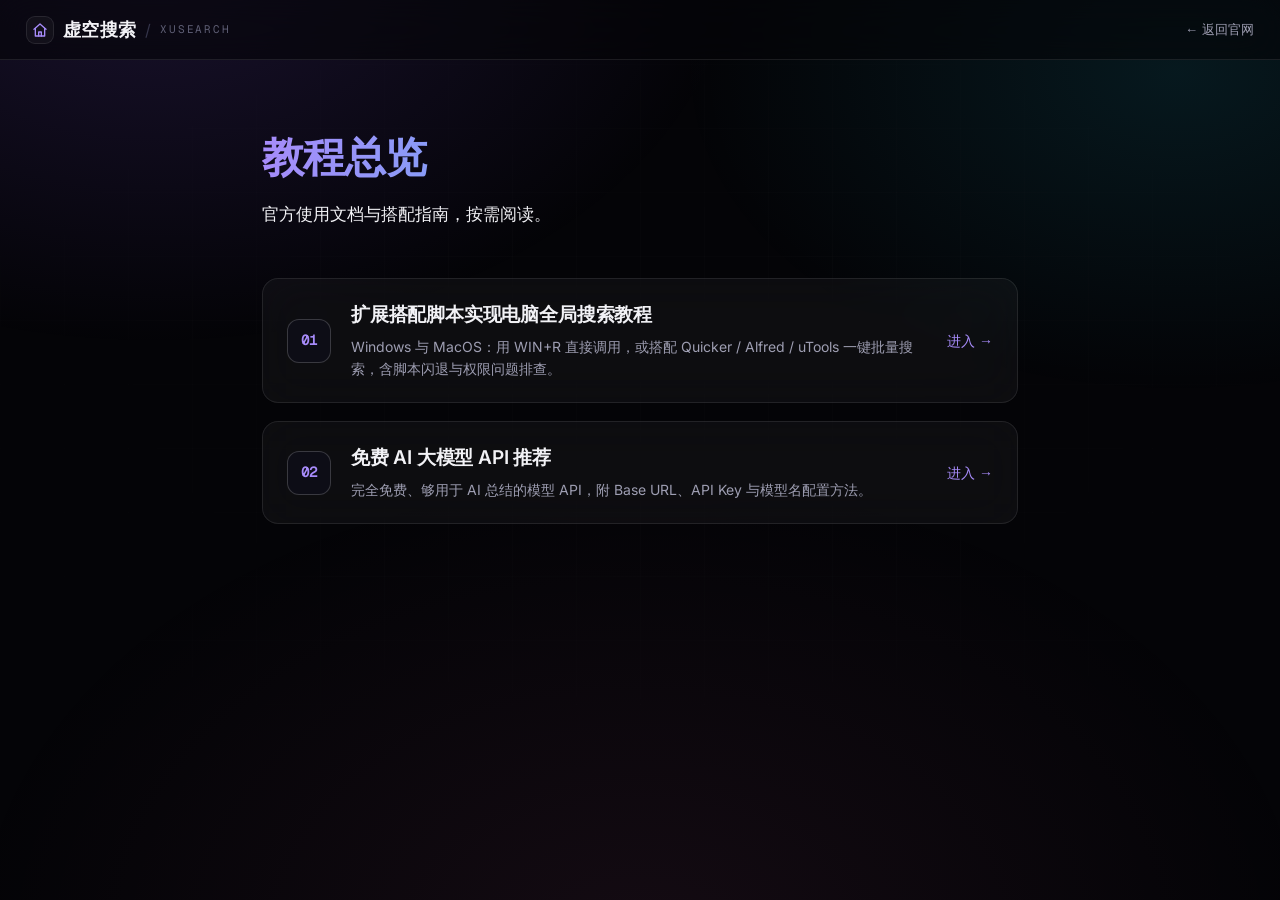
==== docs/index.html @ 73c35cbb "init site" ====
<!DOCTYPE html>
<html lang="zh-CN">
<head>
  <meta charset="UTF-8" />
  <meta name="viewport" content="width=device-width, initial-scale=1.0" />
  <title>教程总览 — 虚空搜索 XuSearch</title>
  <meta name="description" content="虚空搜索 XuSearch 官方使用教程：脚本搭配 WIN+R / Quicker / Alfred / uTools 调用搜索组，以及免费 AI 大模型 API 推荐。" />
  <link rel="icon" type="image/svg+xml" href="data:image/svg+xml,%3Csvg xmlns='http://www.w3.org/2000/svg' viewBox='0 0 64 64'%3E%3Crect width='64' height='64' rx='16' fill='%23070710'/%3E%3Ccircle cx='32' cy='32' r='13' fill='none' stroke='%238B5CF6' stroke-width='3.5'/%3E%3Ccircle cx='32' cy='32' r='4' fill='%2322D3EE'/%3E%3C/svg%3E" />
  <link rel="stylesheet" href="../assets/css/fonts.css" />
  <link rel="stylesheet" href="../assets/css/base.css" />
  <link rel="stylesheet" href="docs.css" />
</head>
<body>

  <!-- 顶栏：左品牌，右返回官网 -->
  <header class="doc-bar">
    <a class="doc-bar-home" href="../index.html">
      <span class="bar-mark" aria-hidden="true"><svg viewBox="0 0 24 24" fill="none" stroke="currentColor" stroke-width="2" stroke-linecap="round" stroke-linejoin="round"><path d="M3 11 12 3l9 8"/><path d="M5 9.5V21h14V9.5"/><path d="M10 21v-6h4v6"/></svg></span>
      <span class="bar-name">虚空搜索</span>
      <span class="bar-slash">/</span>
      <span class="bar-en mono">XUSEARCH</span>
    </a>
    <a class="doc-bar-back" href="../index.html">← 返回官网</a>
  </header>

  <main class="idx-main">

    <!-- 标题区 -->
    <div class="doc-head">
      <h1 class="grad">教程总览</h1>
      <p class="doc-lead">官方使用文档与搭配指南，按需阅读。</p>
    </div>

    <!-- 卡片索引 -->
    <div class="idx-list">
      <a class="tut-card" href="script-tutorial.html">
        <span class="tut-no">01</span>
        <div>
          <h2>扩展搭配脚本实现电脑全局搜索教程</h2>
          <p>Windows 与 MacOS：用 WIN+R 直接调用，或搭配 Quicker / Alfred / uTools 一键批量搜索，含脚本闪退与权限问题排查。</p>
        </div>
        <span class="tut-go">进入 →</span>
      </a>

      <a class="tut-card" href="free-api.html">
        <span class="tut-no">02</span>
        <div>
          <h2>免费 AI 大模型 API 推荐</h2>
          <p>完全免费、够用于 AI 总结的模型 API，附 Base URL、API Key 与模型名配置方法。</p>
        </div>
        <span class="tut-go">进入 →</span>
      </a>
    </div>

  </main>

</body>
</html>
---- assets/css/fonts.css ----
/* 本地化字体（Inter + Geist Mono，仅 latin / latin-ext）
   由 fetch_fonts.py 从 fonts.googleapis.com 抓取，离线可用。 */

/* latin-ext */
@font-face { font-family: 'Geist Mono'; font-style: normal; font-weight: 400; font-display: swap; src: url(../fonts/or3yQ6H-1_WfwkMZI_qYPLs1a-t7PU0AbeE9KK5a5ClqOw.woff2) format('woff2'); unicode-range: U+0100-02BA, U+02BD-02C5, U+02C7-02CC, U+02CE-02D7, U+02DD-02FF, U+0304, U+0308, U+0329, U+1D00-1DBF, U+1E00-1E9F, U+1EF2-1EFF, U+2020, U+20A0-20AB, U+20AD-20C0, U+2113, U+2C60-2C7F, U+A720-A7FF; }
/* latin */
@font-face { font-family: 'Geist Mono'; font-style: normal; font-weight: 400; font-display: swap; src: url(../fonts/or3yQ6H-1_WfwkMZI_qYPLs1a-t7PU0AbeE9KK5U5Ck.woff2) format('woff2'); unicode-range: U+0000-00FF, U+0131, U+0152-0153, U+02BB-02BC, U+02C6, U+02DA, U+02DC, U+0304, U+0308, U+0329, U+2000-206F, U+20AC, U+2122, U+2191, U+2193, U+2212, U+2215, U+FEFF, U+FFFD; }
/* latin-ext */
@font-face { font-family: 'Inter'; font-style: normal; font-weight: 400; font-display: swap; src: url(../fonts/UcC73FwrK3iLTeHuS_nVMrMxCp50SjIa25L7SUc.woff2) format('woff2'); unicode-range: U+0100-02BA, U+02BD-02C5, U+02C7-02CC, U+02CE-02D7, U+02DD-02FF, U+0304, U+0308, U+0329, U+1D00-1DBF, U+1E00-1E9F, U+1EF2-1EFF, U+2020, U+20A0-20AB, U+20AD-20C0, U+2113, U+2C60-2C7F, U+A720-A7FF; }
/* latin */
@font-face { font-family: 'Inter'; font-style: normal; font-weight: 400; font-display: swap; src: url(../fonts/UcC73FwrK3iLTeHuS_nVMrMxCp50SjIa1ZL7.woff2) format('woff2'); unicode-range: U+0000-00FF, U+0131, U+0152-0153, U+02BB-02BC, U+02C6, U+02DA, U+02DC, U+0304, U+0308, U+0329, U+2000-206F, U+20AC, U+2122, U+2191, U+2193, U+2212, U+2215, U+FEFF, U+FFFD; }
/* latin-ext */
@font-face { font-family: 'Inter'; font-style: normal; font-weight: 500; font-display: swap; src: url(../fonts/UcC73FwrK3iLTeHuS_nVMrMxCp50SjIa25L7SUc.woff2) format('woff2'); unicode-range: U+0100-02BA, U+02BD-02C5, U+02C7-02CC, U+02CE-02D7, U+02DD-02FF, U+0304, U+0308, U+0329, U+1D00-1DBF, U+1E00-1E9F, U+1EF2-1EFF, U+2020, U+20A0-20AB, U+20AD-20C0, U+2113, U+2C60-2C7F, U+A720-A7FF; }
/* latin */
@font-face { font-family: 'Inter'; font-style: normal; font-weight: 500; font-display: swap; src: url(../fonts/UcC73FwrK3iLTeHuS_nVMrMxCp50SjIa1ZL7.woff2) format('woff2'); unicode-range: U+0000-00FF, U+0131, U+0152-0153, U+02BB-02BC, U+02C6, U+02DA, U+02DC, U+0304, U+0308, U+0329, U+2000-206F, U+20AC, U+2122, U+2191, U+2193, U+2212, U+2215, U+FEFF, U+FFFD; }
/* latin-ext */
@font-face { font-family: 'Inter'; font-style: normal; font-weight: 600; font-display: swap; src: url(../fonts/UcC73FwrK3iLTeHuS_nVMrMxCp50SjIa25L7SUc.woff2) format('woff2'); unicode-range: U+0100-02BA, U+02BD-02C5, U+02C7-02CC, U+02CE-02D7, U+02DD-02FF, U+0304, U+0308, U+0329, U+1D00-1DBF, U+1E00-1E9F, U+1EF2-1EFF, U+2020, U+20A0-20AB, U+20AD-20C0, U+2113, U+2C60-2C7F, U+A720-A7FF; }
/* latin */
@font-face { font-family: 'Inter'; font-style: normal; font-weight: 600; font-display: swap; src: url(../fonts/UcC73FwrK3iLTeHuS_nVMrMxCp50SjIa1ZL7.woff2) format('woff2'); unicode-range: U+0000-00FF, U+0131, U+0152-0153, U+02BB-02BC, U+02C6, U+02DA, U+02DC, U+0304, U+0308, U+0329, U+2000-206F, U+20AC, U+2122, U+2191, U+2193, U+2212, U+2215, U+FEFF, U+FFFD; }
/* latin-ext */
@font-face { font-family: 'Inter'; font-style: normal; font-weight: 700; font-display: swap; src: url(../fonts/UcC73FwrK3iLTeHuS_nVMrMxCp50SjIa25L7SUc.woff2) format('woff2'); unicode-range: U+0100-02BA, U+02BD-02C5, U+02C7-02CC, U+02CE-02D7, U+02DD-02FF, U+0304, U+0308, U+0329, U+1D00-1DBF, U+1E00-1E9F, U+1EF2-1EFF, U+2020, U+20A0-20AB, U+20AD-20C0, U+2113, U+2C60-2C7F, U+A720-A7FF; }
/* latin */
@font-face { font-family: 'Inter'; font-style: normal; font-weight: 700; font-display: swap; src: url(../fonts/UcC73FwrK3iLTeHuS_nVMrMxCp50SjIa1ZL7.woff2) format('woff2'); unicode-range: U+0000-00FF, U+0131, U+0152-0153, U+02BB-02BC, U+02C6, U+02DA, U+02DC, U+0304, U+0308, U+0329, U+2000-206F, U+20AC, U+2122, U+2191, U+2193, U+2212, U+2215, U+FEFF, U+FFFD; }
---- assets/css/base.css ----
/* ══════════════════════════════════════════════════════════════════════════
   虚空搜索 XuSearch — 共享设计系统
   全暗色「虚空」风：深空底色 + 星云渐变 + 玻璃拟态
   三个版本共用这套令牌，各自的版式在 v1/v2/v3.css 里
   ══════════════════════════════════════════════════════════════════════════ */

*, *::before, *::after { box-sizing: border-box; margin: 0; padding: 0; }

:root {
  /* ── 深空层级：0 最深（页面底）→ 3 抬升面 ───────────────────────── */
  --void-0: #040407;
  --void-1: #08080F;
  --void-2: #0D0D16;
  --void-3: #14141E;

  /* ── 文字：hi 主 / mid 次 / lo 弱 / dim 极弱 ──────────────────── */
  --text-hi:  #F2F2F6;
  --text-mid: #9E9EB2;
  --text-lo:  #5E5E74;
  --text-dim: #34344A;

  /* ── 星云色：紫为主，青为辅，粉作点缀 ────────────────────────── */
  --nebula:      #8B5CF6;
  --nebula-lite: #A78BFA;
  --nebula-deep: #6D28D9;
  --aurora:      #22D3EE;
  --aurora-deep: #0891B2;
  --flare:       #F472B6;

  /* ── 玻璃拟态 ────────────────────────────────────────────────── */
  --glass:        rgba(255, 255, 255, 0.04);
  --glass-hi:     rgba(255, 255, 255, 0.075);
  --glass-line:   rgba(255, 255, 255, 0.09);
  --glass-line-hi: rgba(255, 255, 255, 0.18);
  --blur: 22px;

  /* ── 圆角 ────────────────────────────────────────────────────── */
  --r-s:  10px;
  --r-m:  16px;
  --r-l:  24px;
  --r-xl: 32px;

  /* ── 缓动 ────────────────────────────────────────────────────── */
  --ease: cubic-bezier(0.22, 1, 0.36, 1);
  --ease-soft: cubic-bezier(0.4, 0, 0.2, 1);

  /* ── 排版 ────────────────────────────────────────────────────── */
  --font: 'Inter', -apple-system, BlinkMacSystemFont, 'PingFang SC',
          'Microsoft YaHei', sans-serif;
  --mono: 'Geist Mono', ui-monospace, SFMono-Regular, Menlo, monospace;
}

html { scroll-behavior: smooth; }

body {
  font-family: var(--font);
  background: var(--void-0);
  color: var(--text-hi);
  -webkit-font-smoothing: antialiased;
  -moz-osx-font-smoothing: grayscale;
  overflow-x: hidden;
  line-height: 1.5;
}

/* 深空底噪：固定不动的星云光晕，垫在所有内容之下 */
body::before {
  content: '';
  position: fixed;
  inset: 0;
  z-index: 0;
  pointer-events: none;
  background:
    radial-gradient(900px 600px at 12% -5%,  rgba(139, 92, 246, 0.16), transparent 65%),
    radial-gradient(800px 520px at 92% 8%,   rgba(34, 211, 238, 0.10), transparent 62%),
    radial-gradient(1000px 700px at 50% 105%, rgba(244, 114, 182, 0.07), transparent 68%);
}

/* 细网格纹理，强化「虚空」的空间感 */
body::after {
  content: '';
  position: fixed;
  inset: 0;
  z-index: 0;
  pointer-events: none;
  opacity: 0.5;
  background-image:
    linear-gradient(rgba(255, 255, 255, 0.022) 1px, transparent 1px),
    linear-gradient(90deg, rgba(255, 255, 255, 0.022) 1px, transparent 1px);
  background-size: 64px 64px;
  mask-image: radial-gradient(ellipse 90% 70% at 50% 40%, #000 20%, transparent 78%);
  -webkit-mask-image: radial-gradient(ellipse 90% 70% at 50% 40%, #000 20%, transparent 78%);
}

/* 内容统一抬到光晕之上 */
body > * { position: relative; z-index: 1; }

img, video, svg { display: block; max-width: 100%; }
a { color: inherit; text-decoration: none; }
button { font: inherit; color: inherit; background: none; border: none; cursor: pointer; }

::selection { background: rgba(139, 92, 246, 0.35); color: #fff; }


/* ── 通用工具类 ──────────────────────────────────────────────────────── */

.wrap { width: 100%; max-width: 1280px; margin: 0 auto; padding: 0 32px; }

/* 等宽数字/标签 */
.mono { font-family: var(--mono); }

/* 渐变文字：虚空紫 → 青 */
.grad {
  background: linear-gradient(100deg, var(--nebula-lite) 0%, var(--aurora) 100%);
  -webkit-background-clip: text;
  background-clip: text;
  -webkit-text-fill-color: transparent;
}

/* 玻璃卡片 */
.glass {
  background: var(--glass);
  border: 1px solid var(--glass-line);
  backdrop-filter: blur(var(--blur));
  -webkit-backdrop-filter: blur(var(--blur));
}

/* 小标签 */
.chip {
  display: inline-flex;
  align-items: center;
  gap: 8px;
  padding: 6px 14px;
  border-radius: 999px;
  border: 1px solid var(--glass-line);
  background: var(--glass);
  backdrop-filter: blur(var(--blur));
  -webkit-backdrop-filter: blur(var(--blur));
  font-size: 14px;
  font-weight: 500;
  letter-spacing: 0.08em;
  text-transform: uppercase;
  color: var(--text-mid);
}

.chip-dot {
  width: 6px; height: 6px;
  border-radius: 50%;
  background: var(--aurora);
  box-shadow: 0 0 10px var(--aurora);
}

/* 主按钮：渐变填充 */
.btn-primary {
  display: inline-flex;
  align-items: center;
  justify-content: center;
  gap: 10px;
  padding: 15px 30px;
  border-radius: 999px;
  font-size: 15px;
  font-weight: 600;
  color: #fff;
  background: linear-gradient(120deg, var(--nebula-deep), var(--nebula) 45%, var(--aurora-deep));
  box-shadow: 0 8px 30px -8px rgba(139, 92, 246, 0.6);
  transition: transform 0.3s var(--ease), box-shadow 0.3s var(--ease);
}
.btn-primary:hover {
  transform: translateY(-2px);
  box-shadow: 0 14px 40px -8px rgba(139, 92, 246, 0.75);
}

/* 次按钮：玻璃描边 */
.btn-ghost {
  display: inline-flex;
  align-items: center;
  justify-content: center;
  gap: 10px;
  padding: 15px 30px;
  border-radius: 999px;
  font-size: 18px;
  font-weight: 600;
  color: var(--text-hi);
  background: var(--glass);
  border: 1px solid var(--glass-line);
  backdrop-filter: blur(var(--blur));
  -webkit-backdrop-filter: blur(var(--blur));
  transition: background 0.3s var(--ease), border-color 0.3s var(--ease),
              transform 0.3s var(--ease);
}
.btn-ghost:hover {
  background: var(--glass-hi);
  border-color: var(--glass-line-hi);
  transform: translateY(-2px);
}

/* 视频容器：统一圆角 + 描边 + 内阴影 */
.screen {
  position: relative;
  border-radius: var(--r-l);
  overflow: hidden;
  border: 1px solid var(--glass-line);
  background: #000;
  box-shadow:
    0 30px 80px -30px rgba(0, 0, 0, 0.9),
    0 0 0 1px rgba(255, 255, 255, 0.03) inset;
}
.screen video { width: 100%; height: 100%; object-fit: cover; }

/* grid / flex 项里的替换元素必须允许收缩 */
.screen, .screen video { min-width: 0; }

/* 光晕描边：卡片顶部一道渐变高光 */
.edge-glow { position: relative; }
.edge-glow::before {
  content: '';
  position: absolute;
  top: 0; left: 12%; right: 12%;
  height: 1px;
  background: linear-gradient(90deg, transparent, var(--nebula), var(--aurora), transparent);
  opacity: 0.55;
}

/* 滚动淡入 */
.reveal {
  opacity: 0;
  transform: translateY(28px);
  transition: opacity 0.9s var(--ease), transform 0.9s var(--ease);
}
.reveal.in { opacity: 1; transform: none; }

@media (prefers-reduced-motion: reduce) {
  html { scroll-behavior: auto; }
  .reveal { opacity: 1; transform: none; transition: none; }
  *, *::before, *::after { animation-duration: 0.01ms !important; }
}

/* 打印：显示全部内容，去掉固定定位与深色底 */
@media print {
  .reveal { opacity: 1 !important; transform: none !important; }
  body { background: #fff; color: #000; }
  body::before, body::after { display: none; }
  .rail, .bar, .overlay, .dock { display: none !important; }
  .stage { margin-left: 0 !important; }
}

/* 语言切换按钮（三版共用样式） */
.lang-btn {
  display: inline-flex;
  align-items: center;
  gap: 8px;
  padding: 8px 16px;
  border-radius: 999px;
  border: 1px solid var(--glass-line);
  background: var(--glass);
  backdrop-filter: blur(var(--blur));
  -webkit-backdrop-filter: blur(var(--blur));
  font-size: 13px;
  font-weight: 500;
  color: var(--text-mid);
  transition: color 0.25s var(--ease), border-color 0.25s var(--ease),
              background 0.25s var(--ease);
}
.lang-btn:hover {
  color: var(--text-hi);
  border-color: var(--glass-line-hi);
  background: var(--glass-hi);
}
.lang-btn svg { width: 14px; height: 14px; }
---- docs/docs.css ----
/* ══════════════════════════════════════════════════════════════════════════
   虚空搜索 XuSearch — 教程文档排版
   依赖 assets/css/base.css 的设计令牌（深空底色 / 星云色 / 玻璃拟态）。
   写新教程：复制 template.html，只改正文，不要动这个文件。
   ══════════════════════════════════════════════════════════════════════════ */

/* ── 顶栏 ─────────────────────────────────────────────────────────────── */

.doc-bar {
  position: sticky;
  top: 0;
  z-index: 10;
  display: flex;
  align-items: center;
  justify-content: space-between;
  height: 60px;                  /* 与首页固定 .bar 等高，切页顶部不再跳 */
  padding: 0 26px;               /* 左内边距与首页 .bar 一致，home+文案不右移 */
  background: rgba(5, 5, 9, 0.62);   /* 与首页 .bar 一致 */
  backdrop-filter: blur(18px);
  -webkit-backdrop-filter: blur(18px);
  border-bottom: 1px solid var(--glass-line);
}

/* 左上角「返回官网」沿用首页 bar-brand 样式，标记换成房子图标 */
.doc-bar-home { display: flex; align-items: center; gap: 9px; }
.doc-bar-home .bar-mark {
  width: 28px; height: 28px;
  display: grid; place-items: center;
  border-radius: 9px;
  border: 1px solid var(--glass-line);
  background: var(--glass);
  color: var(--nebula-lite);
}
.doc-bar-home .bar-mark svg { width: 16px; height: 16px; }
.doc-bar-home .bar-name { font-size: 18px; font-weight: 600; letter-spacing: 0.02em; }
.doc-bar-home .bar-slash { color: var(--text-dim); }
.doc-bar-home .bar-en {
  font-size: 11px;
  letter-spacing: 0.16em;
  text-transform: uppercase;
  color: var(--text-lo);
}
.doc-bar-home:hover .bar-mark { border-color: var(--glass-line-hi); }

.doc-bar-back {
  font-size: 13px;
  color: var(--text-mid);
  transition: color 0.25s var(--ease);
}

.doc-bar-back:hover { color: var(--nebula-lite); }

/* ── 正文列 ───────────────────────────────────────────────────────────── */

.doc-main {
  max-width: 760px;
  margin: 0 auto;
  padding: 64px 32px 96px;
}

/* 标题区 */
.doc-head { margin-bottom: 48px; }

.doc-head h1 {
  font-size: clamp(30px, 4.6vw, 42px);
  font-weight: 700;
  letter-spacing: -0.02em;
  line-height: 1.2;
  margin-bottom: 16px;
}

/* 适用版本 / 更新日期 一行 */
.doc-meta {
  font-family: var(--mono);
  font-size: 12px;
  letter-spacing: 0.06em;
  color: var(--text-lo);
}

.doc-lead {
  margin-top: 18px;
  font-size: 16.5px;
  line-height: 1.8;
  color: var(--text-hi);
}

/* ── 正文元素 ─────────────────────────────────────────────────────────── */

.doc-body {
  font-size: 15.5px;
  line-height: 1.85;
  color: var(--text-mid);
}

.doc-body strong { color: var(--text-hi); font-weight: 600; }

.doc-body a {
  color: var(--nebula-lite);
  text-decoration: underline;
  text-decoration-color: rgba(167, 139, 250, 0.35);
  text-underline-offset: 3px;
  transition: text-decoration-color 0.25s var(--ease);
}

.doc-body a:hover { text-decoration-color: var(--nebula-lite); }

.doc-body h2 {
  font-size: 23px;
  font-weight: 700;
  color: var(--text-hi);
  letter-spacing: -0.01em;
  margin: 56px 0 18px;
  display: flex;
  align-items: center;
  gap: 12px;
}

/* 标题左侧的星云渐变竖条 */
.doc-body h2::before {
  content: '';
  flex-shrink: 0;
  width: 4px;
  height: 20px;
  border-radius: 2px;
  background: linear-gradient(180deg, var(--nebula), var(--aurora));
}

.doc-body h3 {
  font-size: 17.5px;
  font-weight: 600;
  color: var(--text-hi);
  margin: 36px 0 12px;
}

.doc-body h4 {
  font-size: 15.5px;
  font-weight: 600;
  color: var(--text-hi);
  margin: 28px 0 10px;
}

.doc-body h5 {
  font-size: 14px;
  font-weight: 600;
  color: var(--text-mid);
  margin: 24px 0 10px;
}

.doc-body h6 {
  font-size: 13px;
  font-weight: 600;
  color: var(--text-mid);
  margin: 20px 0 8px;
}

.doc-body p { margin-bottom: 14px; }

/* 有序列表（操作步骤）：星云色等宽序号 */
.doc-body ol {
  list-style: none;
  counter-reset: step;
  margin: 0 0 18px;
}

.doc-body ol > li {
  counter-increment: step;
  position: relative;
  padding-left: 40px;
  margin-bottom: 10px;
}

.doc-body ol > li::before {
  content: counter(step, decimal-leading-zero);
  position: absolute;
  left: 0;
  top: 0.2em;
  font-family: var(--mono);
  font-size: 12.5px;
  color: var(--nebula-lite);
}

/* 无序列表 */
.doc-body ul {
  list-style: none;
  margin: 0 0 18px;
}

.doc-body ul > li {
  position: relative;
  padding-left: 20px;
  margin-bottom: 8px;
}

.doc-body ul > li::before {
  content: '';
  position: absolute;
  left: 2px;
  top: 0.72em;
  width: 5px;
  height: 5px;
  border-radius: 50%;
  background: var(--nebula);
}

/* 截图 */
.doc-body figure { margin: 24px 0 28px; }

.doc-body figure img {
  width: 100%;
  border: 1px solid var(--glass-line);
  border-radius: var(--r-m);
  background: var(--void-2);
}

.doc-body figcaption {
  margin-top: 10px;
  text-align: center;
  font-family: var(--mono);
  font-size: 12px;
  letter-spacing: 0.05em;
  color: var(--text-lo);
}

/* 行内代码与代码块 */
.doc-body code {
  font-family: var(--mono);
  font-size: 0.88em;
  color: var(--nebula-lite);
  background: var(--glass);
  border: 1px solid var(--glass-line);
  border-radius: 6px;
  padding: 1px 7px;
}

.doc-body pre {
  background: var(--void-2);
  border: 1px solid var(--glass-line);
  border-radius: var(--r-s);
  padding: 16px 20px;
  overflow-x: auto;
  margin: 0 0 18px;
}

.doc-body pre code {
  background: none;
  border: none;
  padding: 0;
  color: var(--text-mid);
  font-size: 13px;
  line-height: 1.7;
}

/* 提示 / 注意 两种标注框 */
.doc-note,
.doc-warn {
  border-radius: var(--r-s);
  padding: 14px 18px;
  margin: 0 0 18px;
  font-size: 14.5px;
  background: var(--glass);
  border: 1px solid var(--glass-line);
  border-left: 3px solid var(--aurora);
}

.doc-warn { border-left-color: var(--flare); }

.doc-note strong,
.doc-warn strong { display: inline; }

/* 分隔线 */
.doc-body hr {
  border: none;
  border-top: 1px solid var(--glass-line);
  margin: 48px 0;
}

/* ── 页脚 ─────────────────────────────────────────────────────────────── */

.doc-foot {
  margin-top: 72px;
  padding-top: 24px;
  border-top: 1px solid var(--glass-line);
  display: flex;
  align-items: center;
  justify-content: space-between;
  font-size: 13px;
}

.doc-foot a {
  color: var(--text-mid);
  transition: color 0.25s var(--ease);
}

.doc-foot a:hover { color: var(--nebula-lite); }

.doc-foot .mono {
  font-size: 11.5px;
  letter-spacing: 0.06em;
  color: var(--text-lo);
}

/* 跳转目标不被吸顶栏挡住 */
.doc-body h2, .doc-body h3, .doc-body h4, .doc-body h5, .doc-body h6 { scroll-margin-top: 72px; }

/* ── 左侧文章目录（宽屏才显示，窄屏隐藏） ────────────────────────────── */

.doc-toc {
  position: fixed;
  top: 88px;
  left: max(12px, calc(50vw - 664px));
  width: 268px;
  max-height: calc(100vh - 120px);
  overflow-y: auto;
  padding: 8px 0 24px;
  display: none;
}

@media (min-width: 1280px) {
  .doc-toc { display: block; }
}

/* 树形：li 带子级标题时可折叠，h2（二级目录）为始终展开的顶层，h2 之下可逐层收起 */
.doc-toc ul { list-style: none; margin: 0; padding: 0; }
.doc-toc li { position: relative; }
.doc-toc li > ul { margin-left: 18px; }

/* 折叠/展开按钮：明显的可点击区 + 悬停反馈 */
.doc-toc .toc-toggle {
  position: absolute;
  left: 1px;
  top: 6px;
  width: 22px;
  height: 20px;
  padding: 0;
  border: none;
  border-radius: 6px;
  background: transparent;
  cursor: pointer;
  color: var(--text-hi); /* 白色，更显眼 */
  display: flex;
  align-items: center;
  justify-content: center;
  transition: background 0.2s var(--ease), color 0.2s var(--ease);
}
.doc-toc .toc-toggle:hover {
  background: var(--glass);
}
.doc-toc .toc-toggle::before {
  content: '▾';
  font-size: 17px;
  line-height: 1;
  font-weight: 700;
  transition: transform 0.2s var(--ease);
}
.doc-toc li.collapsed > .toc-toggle::before { transform: rotate(-90deg); }
.doc-toc li.collapsed > ul { display: none; }

/* 二级目录当作分组标题，更醒目 */
.doc-toc .lv2 > .toc-link {
  font-size: 15px;
  font-weight: 600;
  color: var(--text-hi);
  letter-spacing: 0.01em;
  margin: 12px 0 4px;
}

/* 子层级链接 */
.doc-toc .toc-link {
  display: block;
  padding: 6px 10px;
  font-size: 13.5px;
  line-height: 1.5;
  color: var(--text-mid);
  white-space: nowrap;
  overflow: hidden;
  text-overflow: ellipsis;
  border-radius: 8px;
  transition: color 0.2s var(--ease), background 0.2s var(--ease);
}
.doc-toc .toc-li.lv3 > .toc-link,
.doc-toc .toc-li.lv4 > .toc-link,
.doc-toc .toc-li.lv5 > .toc-link,
.doc-toc .toc-li.lv6 > .toc-link {
  padding-left: 26px;
  font-size: 13px;
  color: var(--text-hi); /* 统一白色 */
}
.doc-toc .toc-link:hover { color: var(--text-hi); background: var(--glass); }
.doc-toc .toc-link.active {
  color: #fff;
  font-weight: 600;
  background: rgba(139, 92, 246, 0.32);       /* 不透明的紫底，更清晰 */
  box-shadow: inset 3px 0 0 var(--nebula);     /* 左侧星云色竖条标明当前项 */
}

/* ── 教程总览页：卡片索引 ────────────────────────────────────────────── */

.idx-main {
  max-width: 820px;
  margin: 0 auto;
  padding: 72px 32px 96px;
}

.idx-list {
  display: flex;
  flex-direction: column;
  gap: 18px;
  margin-top: 40px;
}

.tut-card {
  display: flex;
  align-items: center;
  gap: 20px;
  padding: 22px 24px;
  border: 1px solid var(--glass-line);
  border-radius: var(--r-m);
  background: var(--glass);
  backdrop-filter: blur(var(--blur));
  -webkit-backdrop-filter: blur(var(--blur));
  transition: border-color 0.25s var(--ease), background 0.25s var(--ease), transform 0.25s var(--ease);
}

.tut-card:hover {
  border-color: var(--glass-line-hi);
  background: var(--glass-hi);
  transform: translateY(-2px);
}

.tut-no {
  flex-shrink: 0;
  width: 44px;
  height: 44px;
  border-radius: 12px;
  display: flex;
  align-items: center;
  justify-content: center;
  font-family: var(--mono);
  font-size: 14px;
  font-weight: 600;
  color: var(--nebula-lite);
  border: 1px solid var(--glass-line-hi);
  background: var(--void-2);
}

.tut-card h2 {
  font-size: 19px;
  font-weight: 600;
  color: var(--text-hi);
  letter-spacing: -0.01em;
}

.tut-card p {
  margin-top: 6px;
  font-size: 14px;
  line-height: 1.6;
  color: var(--text-mid);
}

.tut-go {
  margin-left: auto;
  flex-shrink: 0;
  font-size: 14px;
  color: var(--nebula-lite);
  white-space: nowrap;
}

@media (max-width: 640px) {
  .idx-main { padding: 48px 20px 72px; }
  .tut-card { flex-wrap: wrap; }
  .tut-go { margin-left: 0; }
}

/* ── 代码块：一键复制按钮 ────────────────────────────────────────────── */

.doc-body pre { position: relative; }

.code-copy {
  position: absolute;
  top: 8px;
  right: 8px;
  font-size: 11.5px;
  padding: 2px 9px;
  border-radius: 6px;
  border: 1px solid var(--glass-line);
  background: var(--glass);
  color: var(--text-mid);
  cursor: pointer;
  transition: color 0.25s var(--ease), border-color 0.25s var(--ease), background 0.25s var(--ease);
}

.code-copy:hover {
  color: var(--text-hi);
  border-color: var(--glass-line-hi);
  background: var(--glass-hi);
}

.code-copy.copied {
  color: var(--nebula-lite);
  border-color: var(--nebula);
}

@media (max-width: 640px) {
  .doc-bar { padding: 12px 20px; }
  .doc-main { padding: 40px 20px 72px; }
  .doc-body h2 { font-size: 20px; }
}
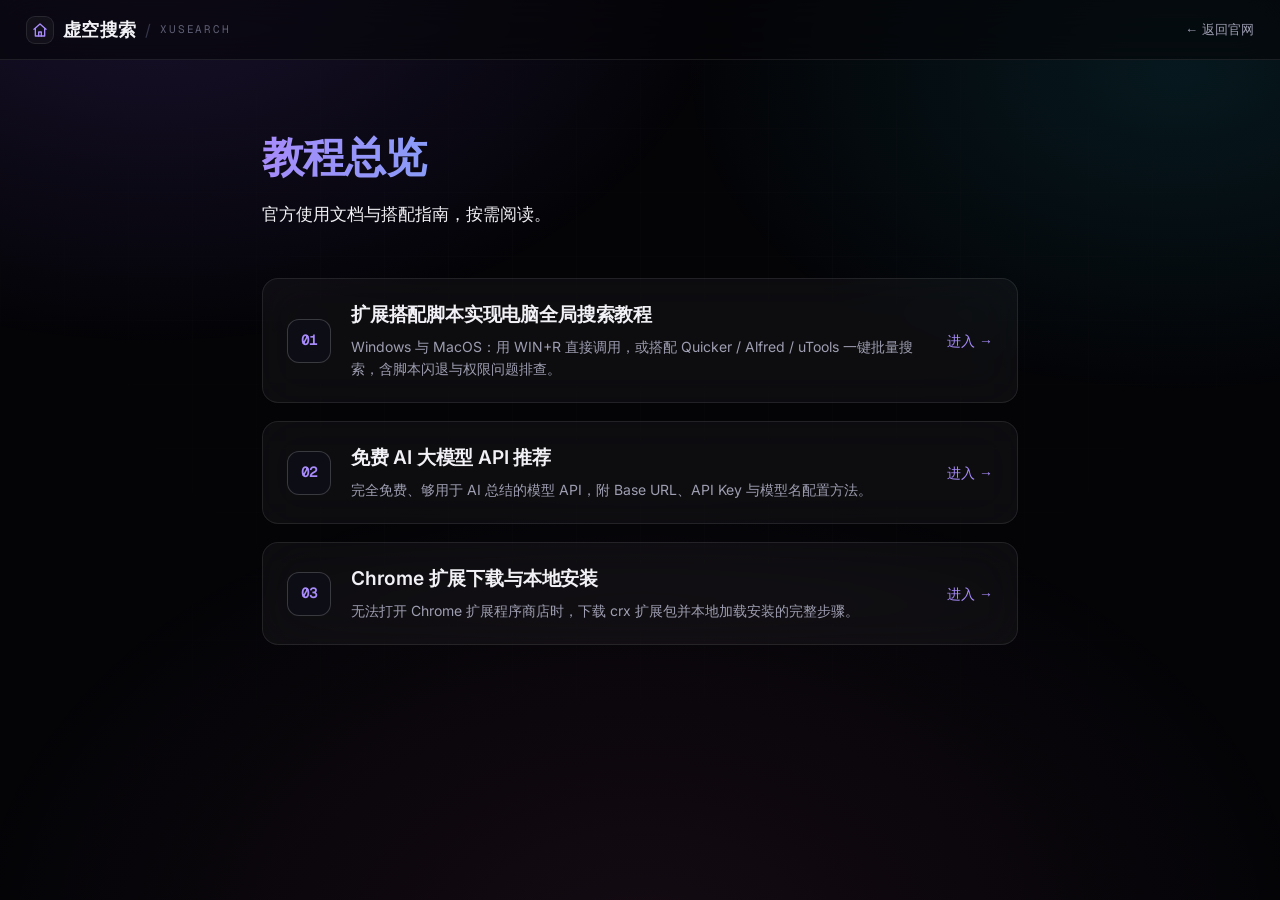
==== commit 11cca5d2: "Add files via upload" ====
--- a/docs/index.html
+++ b/docs/index.html
@@ -50,6 +50,15 @@
         </div>
         <span class="tut-go">进入 →</span>
       </a>
+
+      <a class="tut-card" href="chrome-install.html">
+        <span class="tut-no">03</span>
+        <div>
+          <h2>Chrome 扩展下载与本地安装</h2>
+          <p>无法打开 Chrome 扩展程序商店时，下载 crx 扩展包并本地加载安装的完整步骤。</p>
+        </div>
+        <span class="tut-go">进入 →</span>
+      </a>
     </div>
 
   </main>
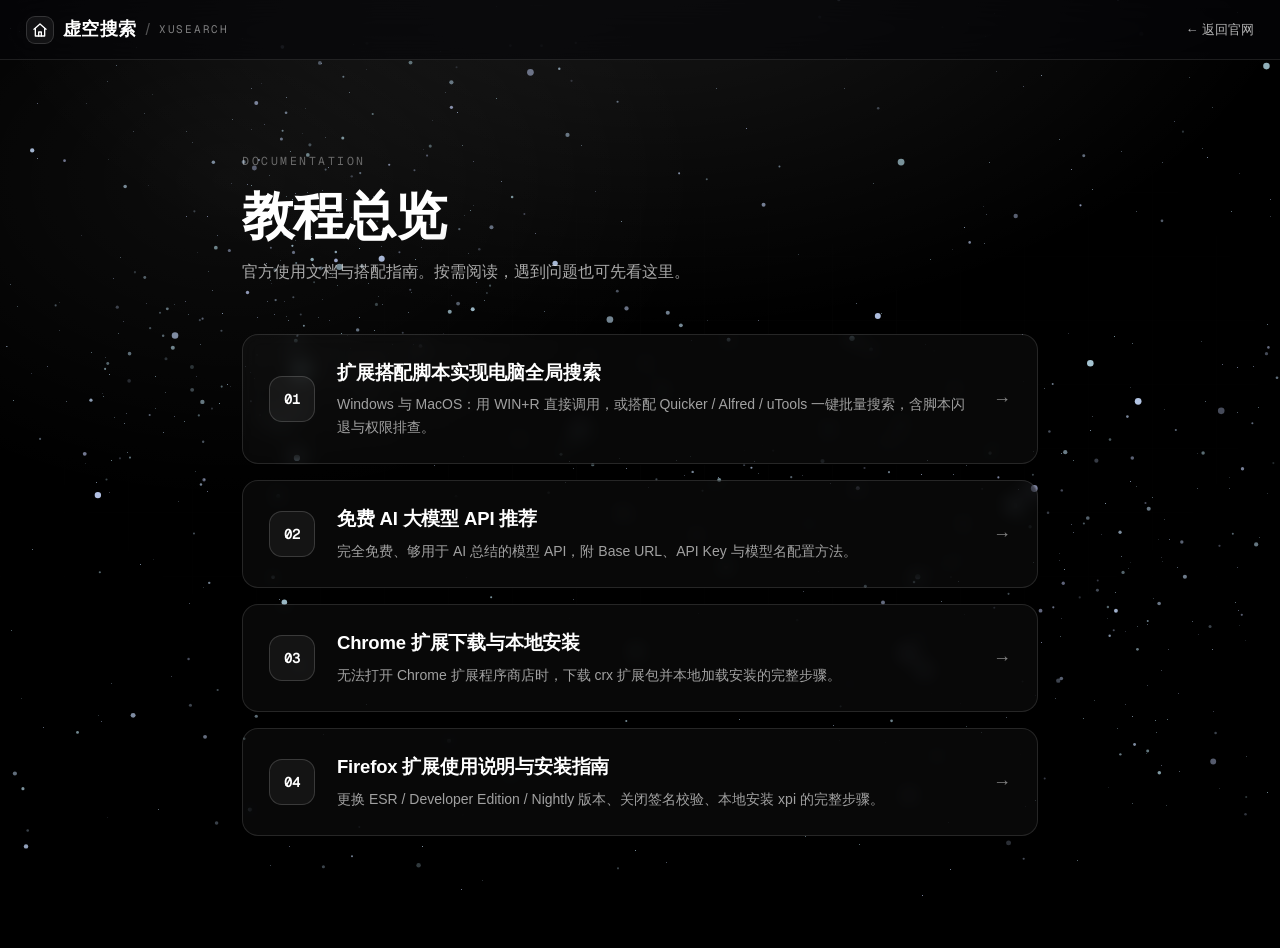
==== commit 8b302805: "更新风格" ====
--- a/docs/index.html
+++ b/docs/index.html
@@ -4,15 +4,20 @@
   <meta charset="UTF-8" />
   <meta name="viewport" content="width=device-width, initial-scale=1.0" />
   <title>教程总览 — 虚空搜索 XuSearch</title>
-  <meta name="description" content="虚空搜索 XuSearch 官方使用教程：脚本搭配 WIN+R / Quicker / Alfred / uTools 调用搜索组，以及免费 AI 大模型 API 推荐。" />
+  <meta name="description" content="虚空搜索 XuSearch 官方使用教程：脚本搭配 WIN+R / Quicker / Alfred / uTools 调用搜索组，免费 AI 大模型 API 推荐，以及 Chrome 扩展本地安装指南。" />
   <link rel="icon" type="image/svg+xml" href="data:image/svg+xml,%3Csvg xmlns='http://www.w3.org/2000/svg' viewBox='0 0 64 64'%3E%3Crect width='64' height='64' rx='16' fill='%23070710'/%3E%3Ccircle cx='32' cy='32' r='13' fill='none' stroke='%238B5CF6' stroke-width='3.5'/%3E%3Ccircle cx='32' cy='32' r='4' fill='%2322D3EE'/%3E%3C/svg%3E" />
+  <link rel="preconnect" href="https://api.fontshare.com" />
+  <link href="https://api.fontshare.com/v2/css?f[]=general-sans@400,500,600,700&display=swap" rel="stylesheet" />
   <link rel="stylesheet" href="../assets/css/fonts.css" />
   <link rel="stylesheet" href="../assets/css/base.css" />
   <link rel="stylesheet" href="docs.css" />
 </head>
 <body>
+  <!-- 星空背景：整页固定层（与首页同一套 stars.js） -->
+  <canvas class="star-field" data-starfield aria-hidden="true"></canvas>
 
-  <!-- 顶栏：左品牌，右返回官网 -->
+
+  <!-- 顶栏：左「房子图标 + 虚空搜索」返回官网 -->
   <header class="doc-bar">
     <a class="doc-bar-home" href="../index.html">
       <span class="bar-mark" aria-hidden="true"><svg viewBox="0 0 24 24" fill="none" stroke="currentColor" stroke-width="2" stroke-linecap="round" stroke-linejoin="round"><path d="M3 11 12 3l9 8"/><path d="M5 9.5V21h14V9.5"/><path d="M10 21v-6h4v6"/></svg></span>
@@ -25,43 +30,57 @@
 
   <main class="idx-main">
 
+
     <!-- 标题区 -->
-    <div class="doc-head">
+    <header class="idx-head">
+      <span class="idx-kicker">DOCUMENTATION</span>
       <h1 class="grad">教程总览</h1>
-      <p class="doc-lead">官方使用文档与搭配指南，按需阅读。</p>
-    </div>
+      <p class="idx-lead">官方使用文档与搭配指南。按需阅读，遇到问题也可先看这里。</p>
+    </header>
 
     <!-- 卡片索引 -->
     <div class="idx-list">
+
       <a class="tut-card" href="script-tutorial.html">
         <span class="tut-no">01</span>
-        <div>
-          <h2>扩展搭配脚本实现电脑全局搜索教程</h2>
-          <p>Windows 与 MacOS：用 WIN+R 直接调用，或搭配 Quicker / Alfred / uTools 一键批量搜索，含脚本闪退与权限问题排查。</p>
-        </div>
-        <span class="tut-go">进入 →</span>
+        <span class="tut-main">
+          <span class="tut-title">扩展搭配脚本实现电脑全局搜索</span>
+          <span class="tut-desc">Windows 与 MacOS：用 WIN+R 直接调用，或搭配 Quicker / Alfred / uTools 一键批量搜索，含脚本闪退与权限排查。</span>
+        </span>
+        <span class="tut-go" aria-hidden="true">→</span>
       </a>
 
       <a class="tut-card" href="free-api.html">
         <span class="tut-no">02</span>
-        <div>
-          <h2>免费 AI 大模型 API 推荐</h2>
-          <p>完全免费、够用于 AI 总结的模型 API，附 Base URL、API Key 与模型名配置方法。</p>
-        </div>
-        <span class="tut-go">进入 →</span>
+        <span class="tut-main">
+          <span class="tut-title">免费 AI 大模型 API 推荐</span>
+          <span class="tut-desc">完全免费、够用于 AI 总结的模型 API，附 Base URL、API Key 与模型名配置方法。</span>
+        </span>
+        <span class="tut-go" aria-hidden="true">→</span>
       </a>
 
       <a class="tut-card" href="chrome-install.html">
         <span class="tut-no">03</span>
-        <div>
-          <h2>Chrome 扩展下载与本地安装</h2>
-          <p>无法打开 Chrome 扩展程序商店时，下载 crx 扩展包并本地加载安装的完整步骤。</p>
-        </div>
-        <span class="tut-go">进入 →</span>
+        <span class="tut-main">
+          <span class="tut-title">Chrome 扩展下载与本地安装</span>
+          <span class="tut-desc">无法打开 Chrome 扩展程序商店时，下载 crx 扩展包并本地加载安装的完整步骤。</span>
+        </span>
+        <span class="tut-go" aria-hidden="true">→</span>
       </a>
+
+      <a class="tut-card" href="firefox-guide.html">
+        <span class="tut-no">04</span>
+        <span class="tut-main">
+          <span class="tut-title">Firefox 扩展使用说明与安装指南</span>
+          <span class="tut-desc">更换 ESR / Developer Edition / Nightly 版本、关闭签名校验、本地安装 xpi 的完整步骤。</span>
+        </span>
+        <span class="tut-go" aria-hidden="true">→</span>
+      </a>
+
     </div>
 
   </main>
 
+  <script src="../assets/js/stars.js"></script>
 </body>
-</html>
+</html>
--- a/assets/css/base.css
+++ b/assets/css/base.css
@@ -98,7 +98,9 @@
 a { color: inherit; text-decoration: none; }
 button { font: inherit; color: inherit; background: none; border: none; cursor: pointer; }
 
-::selection { background: rgba(139, 92, 246, 0.35); color: #fff; }
+/* 选中文字：白色玻璃高亮，随站点黑白体系（原为星云紫） */
+::selection { background: rgba(255, 255, 255, 0.22); color: #fff; }
+::-moz-selection { background: rgba(255, 255, 255, 0.22); color: #fff; }
 
 
 /* ── 通用工具类 ──────────────────────────────────────────────────────── */
--- a/docs/docs.css
+++ b/docs/docs.css
@@ -393,82 +393,122 @@
   box-shadow: inset 3px 0 0 var(--nebula);     /* 左侧星云色竖条标明当前项 */
 }
 
-/* ── 教程总览页：卡片索引 ────────────────────────────────────────────── */
+/* ── 教程总览页：标题 + 卡片索引（首页玻璃语言） ─────────────────────── */
 
 .idx-main {
-  max-width: 820px;
+  max-width: 860px;
   margin: 0 auto;
-  padding: 72px 32px 96px;
+  padding: 88px 32px 112px;
+}
+
+/* 标题区：小标签 + 渐变大标题 + 导语 */
+.idx-head { margin-bottom: 48px; }
+
+.idx-kicker {
+  display: inline-block;
+  font-family: var(--mono);
+  font-size: 11.5px;
+  letter-spacing: 0.22em;
+  color: rgba(255, 255, 255, 0.38);
+}
+
+.idx-head h1 {
+  margin-top: 16px;
+  font-size: clamp(34px, 5.2vw, 52px);
+  font-weight: 600;
+  line-height: 1.1;
+  letter-spacing: -0.02em;
+}
+
+.idx-lead {
+  margin-top: 14px;
+  font-size: 15.5px;
+  line-height: 1.7;
+  color: rgba(255, 255, 255, 0.66);
 }
 
 .idx-list {
   display: flex;
   flex-direction: column;
-  gap: 18px;
-  margin-top: 40px;
-}
-
+  gap: 16px;
+}
+
+/* 卡片：玻璃底 + 描边，悬停上浮提亮（与首页卡片同一语言） */
 .tut-card {
+  position: relative;
   display: flex;
   align-items: center;
-  gap: 20px;
-  padding: 22px 24px;
-  border: 1px solid var(--glass-line);
+  gap: 22px;
+  padding: 24px 26px;
+  border: 1px solid rgba(255, 255, 255, 0.12);
   border-radius: var(--r-m);
-  background: var(--glass);
-  backdrop-filter: blur(var(--blur));
-  -webkit-backdrop-filter: blur(var(--blur));
-  transition: border-color 0.25s var(--ease), background 0.25s var(--ease), transform 0.25s var(--ease);
+  background: rgba(255, 255, 255, 0.03);
+  backdrop-filter: blur(10px);
+  -webkit-backdrop-filter: blur(10px);
+  transition: border-color 0.25s var(--ease), background 0.25s var(--ease),
+              transform 0.25s var(--ease);
 }
 
 .tut-card:hover {
-  border-color: var(--glass-line-hi);
-  background: var(--glass-hi);
+  border-color: rgba(255, 255, 255, 0.26);
+  background: rgba(255, 255, 255, 0.06);
   transform: translateY(-2px);
 }
 
+/* 序号徽标：白色玻璃方块 */
 .tut-no {
   flex-shrink: 0;
-  width: 44px;
-  height: 44px;
-  border-radius: 12px;
+  width: 46px;
+  height: 46px;
+  border-radius: 13px;
   display: flex;
   align-items: center;
   justify-content: center;
   font-family: var(--mono);
+  font-size: 13.5px;
+  font-weight: 600;
+  color: #FFFFFF;
+  border: 1px solid rgba(255, 255, 255, 0.16);
+  background: rgba(255, 255, 255, 0.05);
+}
+
+.tut-main { min-width: 0; }
+
+.tut-title {
+  display: block;
+  font-size: 18.5px;
+  font-weight: 600;
+  color: #FFFFFF;
+  letter-spacing: -0.01em;
+}
+
+.tut-desc {
+  display: block;
+  margin-top: 7px;
   font-size: 14px;
-  font-weight: 600;
-  color: var(--nebula-lite);
-  border: 1px solid var(--glass-line-hi);
-  background: var(--void-2);
-}
-
-.tut-card h2 {
-  font-size: 19px;
-  font-weight: 600;
-  color: var(--text-hi);
-  letter-spacing: -0.01em;
-}
-
-.tut-card p {
-  margin-top: 6px;
-  font-size: 14px;
-  line-height: 1.6;
-  color: var(--text-mid);
-}
-
+  line-height: 1.65;
+  color: rgba(255, 255, 255, 0.62);
+}
+
+/* 箭头：悬停时向右滑出一点 */
 .tut-go {
   margin-left: auto;
   flex-shrink: 0;
-  font-size: 14px;
-  color: var(--nebula-lite);
-  white-space: nowrap;
+  font-size: 18px;
+  color: rgba(255, 255, 255, 0.5);
+  transition: color 0.25s var(--ease), transform 0.25s var(--ease);
+}
+
+.tut-card:hover .tut-go {
+  color: #FFFFFF;
+  transform: translateX(4px);
 }
 
 @media (max-width: 640px) {
-  .idx-main { padding: 48px 20px 72px; }
-  .tut-card { flex-wrap: wrap; }
-  .tut-go { margin-left: 0; }
+  .idx-main { padding: 56px 20px 80px; }
+  .tut-card { padding: 20px; gap: 16px; align-items: flex-start; }
+  .tut-no { width: 40px; height: 40px; font-size: 12.5px; }
+  .tut-title { font-size: 16.5px; }
 }
 
 /* ── 代码块：一键复制按钮 ────────────────────────────────────────────── */
@@ -505,3 +545,124 @@
   .doc-main { padding: 40px 20px 72px; }
   .doc-body h2 { font-size: 20px; }
 }
+
+
+/* ══════════════════════════════════════════════════════════════════════════
+   主题覆盖：对齐首页的黑白风格
+
+   文档页与首页分离维护（首页走 site.css + theme.css），所以这里独立覆盖：
+   把星云紫（--nebula）与青色（--aurora）收敛为白系，字体换成 General Sans。
+   追加在文件末尾 → 优先级最高，不必改动上述任何既有规则。
+   ══════════════════════════════════════════════════════════════════════════ */
+
+:root {
+  --void-0: #000000;
+  --void-1: #000000;
+  --void-2: #0A0A0A;
+  --void-3: #111111;
+
+  --text-hi:  #FFFFFF;
+  --text-mid: rgba(255, 255, 255, 0.70);
+  --text-lo:  rgba(255, 255, 255, 0.48);
+  --text-dim: rgba(255, 255, 255, 0.30);
+
+  /* 原紫/青主色 → 白 */
+  --nebula:      #FFFFFF;
+  --nebula-lite: #FFFFFF;
+  --nebula-deep: #C8C8C8;
+  --aurora:      #FFFFFF;
+  --aurora-deep: #B0B0B0;
+  --flare:       #FFFFFF;
+
+  --glass:         rgba(255, 255, 255, 0.045);
+  --glass-hi:      rgba(255, 255, 255, 0.085);
+  --glass-line:    rgba(255, 255, 255, 0.14);
+  --glass-line-hi: rgba(255, 255, 255, 0.28);
+
+  /* 与首页一致的字体 */
+  --font: 'General Sans', -apple-system, BlinkMacSystemFont, 'PingFang SC',
+          'Microsoft YaHei', sans-serif;
+}
+
+/* ── 底噪：星云光晕换成极淡的白色冷光 ─────────────────────────────── */
+body::before {
+  background:
+    radial-gradient(1000px 620px at 50% -10%, rgba(255, 255, 255, 0.10), transparent 68%),
+    radial-gradient(760px 520px at 18% 20%, rgba(255, 255, 255, 0.05), transparent 62%);
+}
+
+body::after { opacity: 0.35; }
+
+/* ── 顶栏：黑色玻璃（与首页 .bar 同款） ───────────────────────────── */
+.doc-bar {
+  background: rgba(5, 5, 9, 0.62);
+  border-bottom: 1px solid rgba(255, 255, 255, 0.10);
+}
+
+.doc-bar-home .bar-mark {
+  border: 1px solid var(--glass-line);
+  background: rgba(255, 255, 255, 0.06);
+  color: #FFFFFF;
+}
+
+/* ── 标题渐变：白 → 透明（首页同款 144.5°） ───────────────────────── */
+.grad {
+  background-image: linear-gradient(144.5deg, #FFFFFF 28%, rgba(0, 0, 0, 0) 115%);
+  -webkit-background-clip: text;
+  background-clip: text;
+  -webkit-text-fill-color: transparent;
+}
+
+/* ── 正文里的强调色：紫 → 白 ─────────────────────────────────────── */
+.doc-body a { color: rgba(255, 255, 255, 0.92); }
+.doc-body a:hover { text-decoration-color: #FFFFFF; }
+
+.doc-body code { color: rgba(255, 255, 255, 0.92); }
+
+.doc-body h2::before {
+  background: linear-gradient(180deg, #FFFFFF, rgba(255, 255, 255, 0.35));
+}
+
+.doc-body ol > li::before { color: rgba(255, 255, 255, 0.55); }
+.doc-body ul > li::before { background: rgba(255, 255, 255, 0.65); }
+
+/* 提示 / 注意 框：左缘改白系（原来分别是青色 / 粉色） */
+.doc-note { border-left-color: rgba(255, 255, 255, 0.50); }
+.doc-warn { border-left-color: rgba(255, 255, 255, 0.78); }
+
+/* ── 左侧目录：当前项改白玻璃高亮（原来是不透明紫底） ──────────────── */
+.doc-toc .toc-link.active {
+  color: #FFFFFF;
+  background: rgba(255, 255, 255, 0.14);
+  box-shadow: inset 3px 0 0 #FFFFFF;
+}
+
+/* ── 代码复制按钮：完成态改白 ─────────────────────────────────────── */
+.code-copy.copied { color: #FFFFFF; border-color: #FFFFFF; }
+
+
+/* ══════════════════════════════════════════════════════════════════════════
+   星空背景层（与首页同一套 stars.js）
+
+   结构：<canvas class="star-field" data-starfield> 直接放在 body 开头，
+   固定覆盖整个视口 —— 整页背景，顶栏与正文都压在它之上。
+   · fixed 定位不参与文档流，不撑高页面、不干扰任何布局
+   · 只有视口大小，滚动时星空常驻，省显存
+   ══════════════════════════════════════════════════════════════════════════ */
+
+.star-field {
+  position: fixed;
+  inset: 0;
+  z-index: 0;
+  display: block;
+  width: 100%;
+  height: 100%;
+  pointer-events: none;
+}
+
+/* 顶栏与正文整体压在星空之上 */
+body > header,
+body > main {
+  position: relative;
+  z-index: 1;
+}
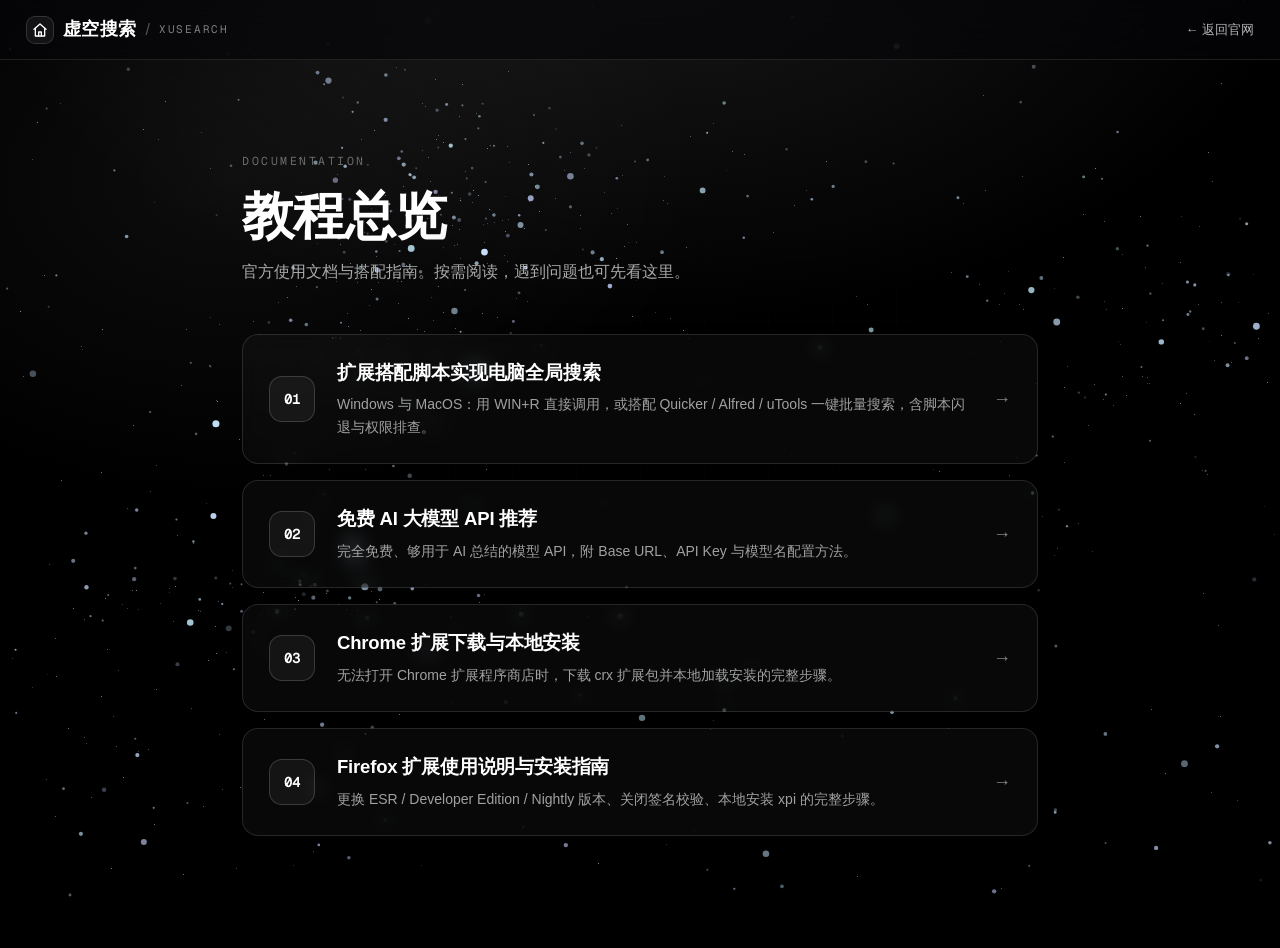
==== commit 554921c9: "修复星空粒子兼容性问题" ====
--- a/docs/index.html
+++ b/docs/index.html
@@ -81,6 +81,6 @@
 
   </main>
 
-  <script src="../assets/js/stars.js"></script>
+  <script src="../assets/js/stars.js?v=20261024"></script>
 </body>
 </html>
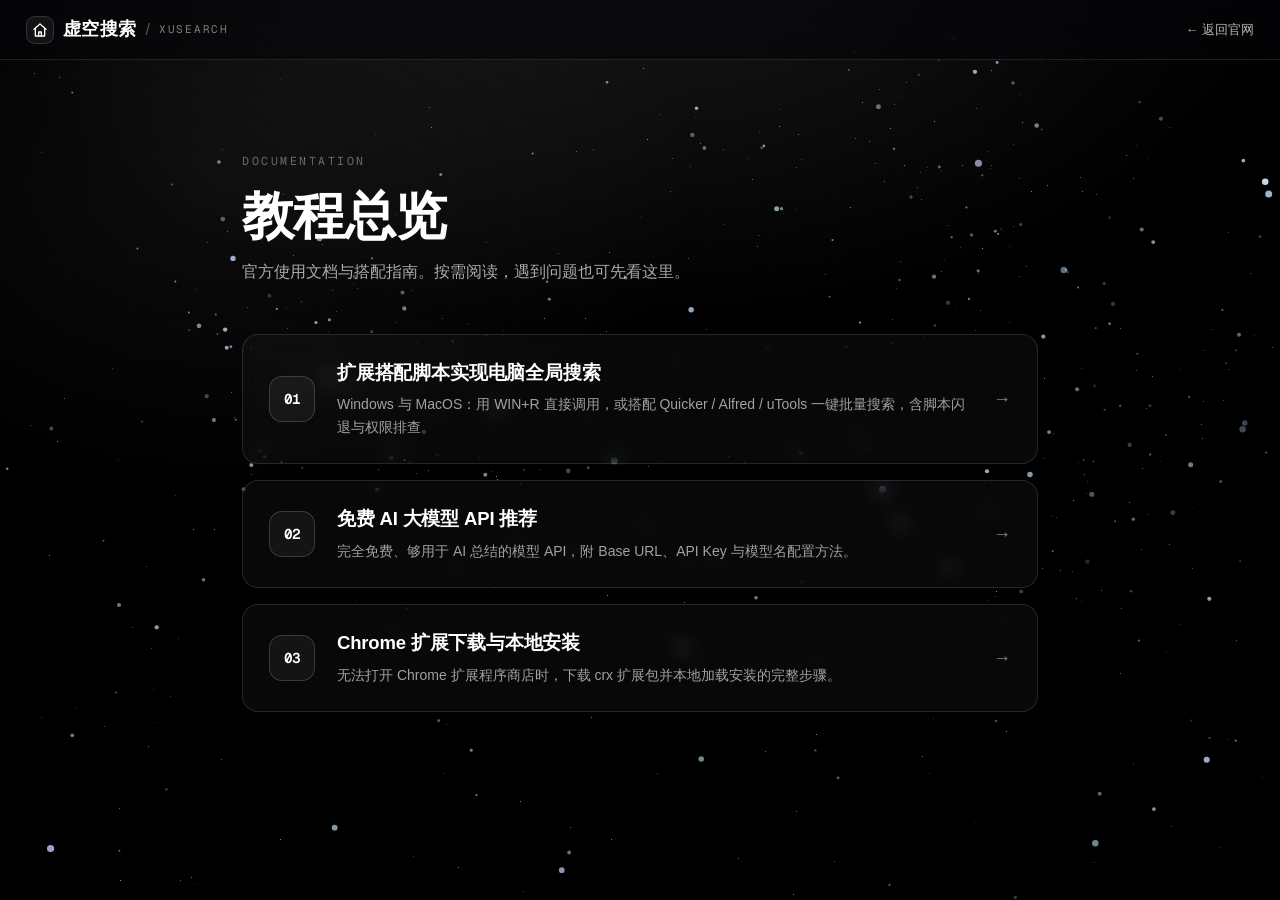
==== commit 7fa5716a: "更新1.0.1版扩展+Firefox扩展成功上架" ====
--- a/docs/index.html
+++ b/docs/index.html
@@ -10,7 +10,7 @@
   <link href="https://api.fontshare.com/v2/css?f[]=general-sans@400,500,600,700&display=swap" rel="stylesheet" />
   <link rel="stylesheet" href="../assets/css/fonts.css" />
   <link rel="stylesheet" href="../assets/css/base.css" />
-  <link rel="stylesheet" href="docs.css" />
+  <link rel="stylesheet" href="docs.css?v=20261025b" />
 </head>
 <body>
   <!-- 星空背景：整页固定层（与首页同一套 stars.js） -->
@@ -68,15 +68,6 @@
         <span class="tut-go" aria-hidden="true">→</span>
       </a>
 
-      <a class="tut-card" href="firefox-guide.html">
-        <span class="tut-no">04</span>
-        <span class="tut-main">
-          <span class="tut-title">Firefox 扩展使用说明与安装指南</span>
-          <span class="tut-desc">更换 ESR / Developer Edition / Nightly 版本、关闭签名校验、本地安装 xpi 的完整步骤。</span>
-        </span>
-        <span class="tut-go" aria-hidden="true">→</span>
-      </a>
-
     </div>
 
   </main>
--- a/docs/docs.css
+++ b/docs/docs.css
@@ -94,15 +94,16 @@
 
 .doc-body strong { color: var(--text-hi); font-weight: 600; }
 
+/* 链接：冰蓝 + 常显 0.8 下划线 */
 .doc-body a {
-  color: var(--nebula-lite);
+  color: lightskyblue;
   text-decoration: underline;
-  text-decoration-color: rgba(167, 139, 250, 0.35);
+  text-decoration-color: rgba(142, 197, 255, 0.8);
   text-underline-offset: 3px;
-  transition: text-decoration-color 0.25s var(--ease);
-}
-
-.doc-body a:hover { text-decoration-color: var(--nebula-lite); }
+  transition: text-decoration-color 0.25s var(--ease), color 0.25s var(--ease);
+}
+
+.doc-body a:hover { color: cyan; text-decoration-color: cyan; }
 
 .doc-body h2 {
   font-size: 23px;
@@ -226,15 +227,17 @@
   font-family: var(--mono);
   font-size: 0.88em;
   color: var(--nebula-lite);
-  background: var(--glass);
-  border: 1px solid var(--glass-line);
+  /* 行内代码片面积小，背景比大块面板再亮一档（白 9%）才看得清 */
+  background: rgba(255, 255, 255, 0.1);
+  border: 1px solid rgba(255, 255, 255, 0.20);
   border-radius: 6px;
   padding: 1px 7px;
 }
 
 .doc-body pre {
-  background: var(--void-2);
-  border: 1px solid var(--glass-line);
+  /* 星空黑底上原来的近黑底（--void-2 #0A0A0A）几乎隐形，提为 6% 白 + 更亮的描边 */
+  background: rgba(255, 255, 255, 0.06);
+  border: 1px solid rgba(255, 255, 255, 0.18);
   border-radius: var(--r-s);
   padding: 16px 20px;
   overflow-x: auto;
@@ -257,8 +260,9 @@
   padding: 14px 18px;
   margin: 0 0 18px;
   font-size: 14.5px;
-  background: var(--glass);
-  border: 1px solid var(--glass-line);
+  /* 原 --glass 白 4.5% 在星空黑底上几乎隐形，提为 7.5% + 更亮的描边 */
+  background: rgba(255, 255, 255, 0.075);
+  border: 1px solid rgba(255, 255, 255, 0.18);
   border-left: 3px solid var(--aurora);
 }
 
@@ -613,10 +617,7 @@
   -webkit-text-fill-color: transparent;
 }
 
-/* ── 正文里的强调色：紫 → 白 ─────────────────────────────────────── */
-.doc-body a { color: rgba(255, 255, 255, 0.92); }
-.doc-body a:hover { text-decoration-color: #FFFFFF; }
-
+/* ── 正文里的强调色：紫 → 白（链接已改冰蓝，主规则在 .doc-body a 处）── */
 .doc-body code { color: rgba(255, 255, 255, 0.92); }
 
 .doc-body h2::before {
